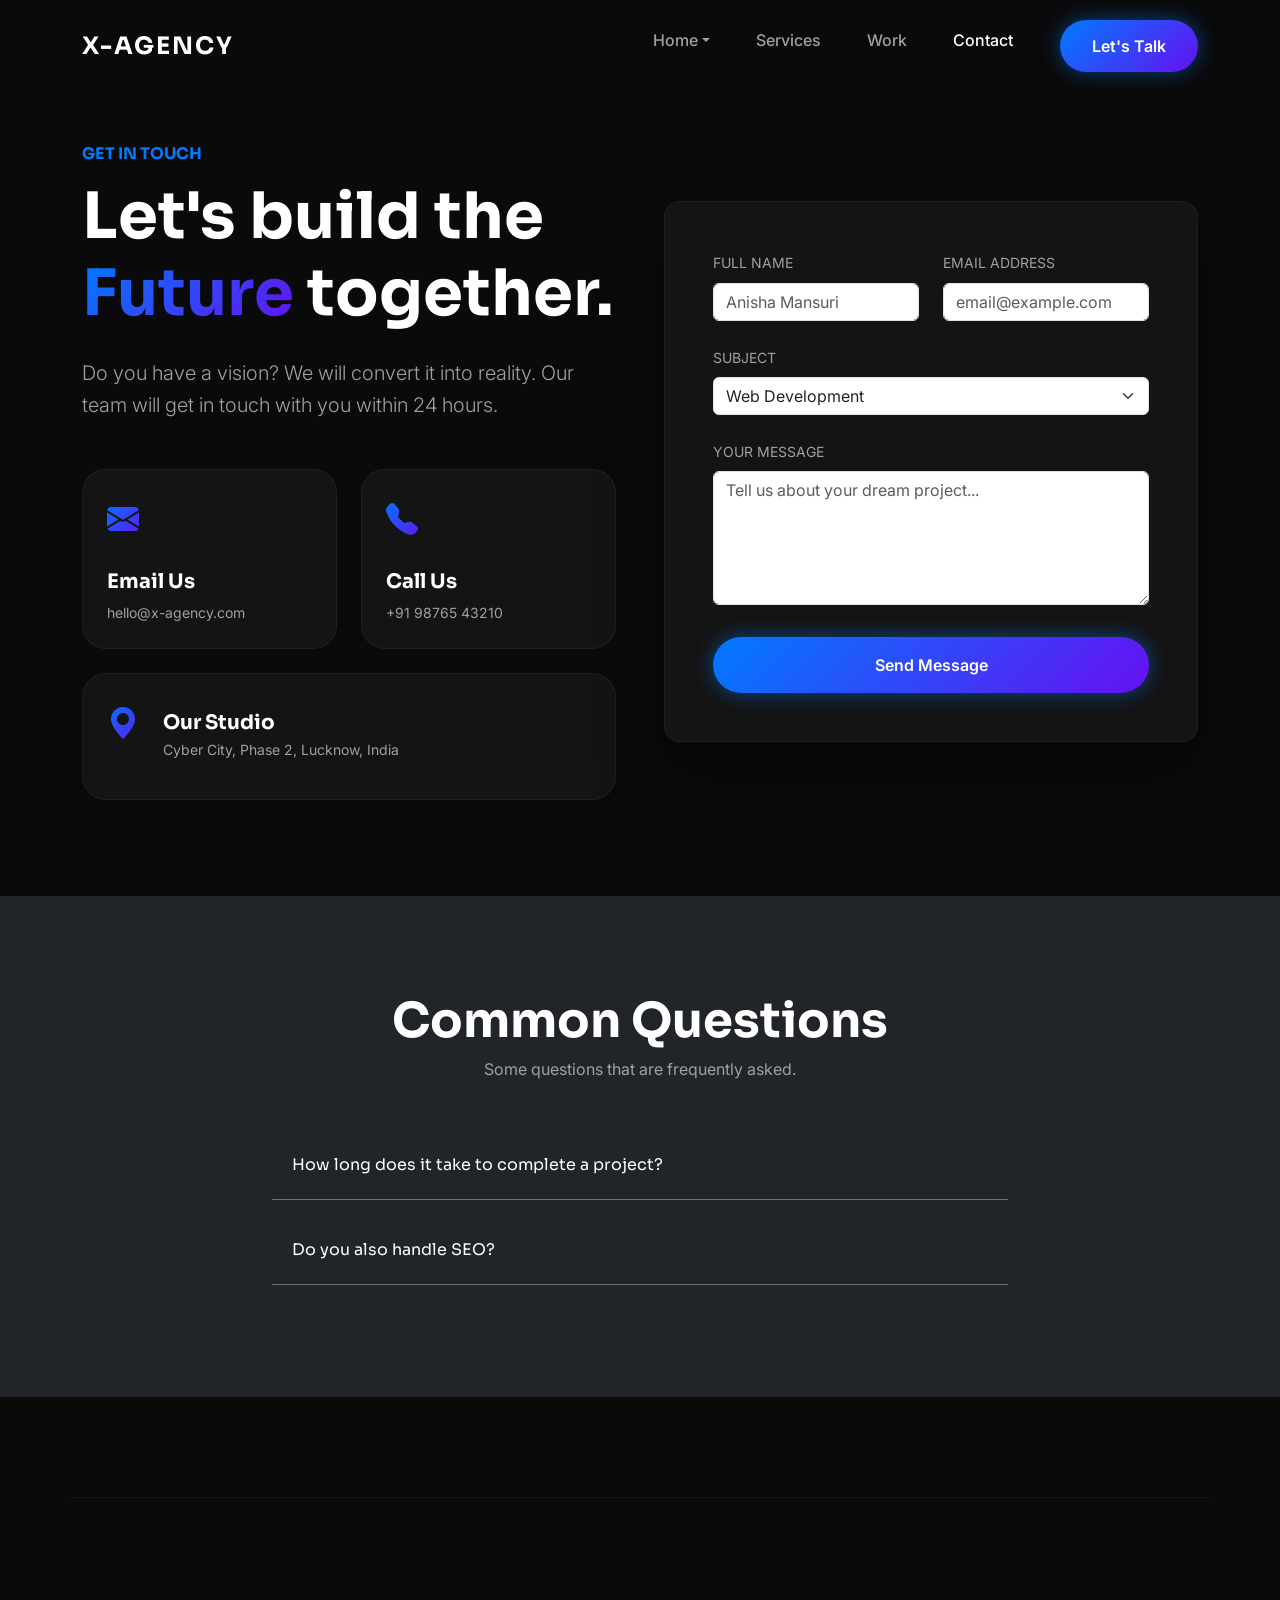
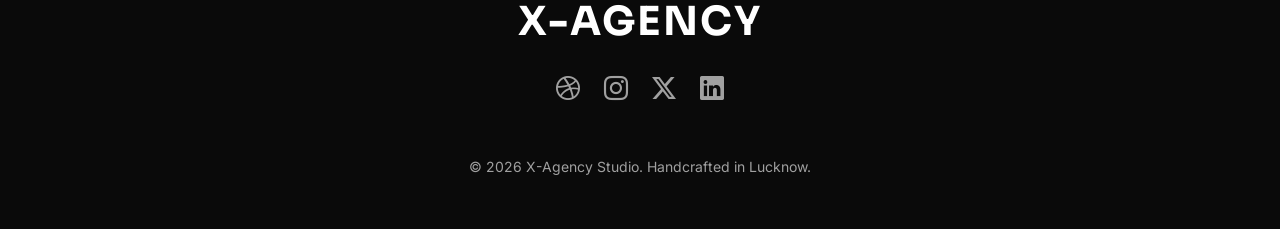
==== contact.html @ a98fab05 "pages are created" ====
<!DOCTYPE html>
<html lang="en">
<head>
    <meta charset="UTF-8">
    <meta name="viewport" content="width=device-width, initial-scale=1.0">
    <title>Contact Us | X-Agency - Let's Talk</title>
    
    <!-- Bootstrap 5 CSS (Local) -->
    <link href="assets/vendor/css/bootstrap.min.css" rel="stylesheet">
    
    <!-- Google Fonts: Inter & Sora -->
    <link href="https://fonts.googleapis.com/css2?family=Inter:wght@300;400;600&family=Sora:wght@400;700&display=swap" rel="stylesheet">
    
    <!-- Bootstrap Icons -->
    <link rel="stylesheet" href="https://cdn.jsdelivr.net/npm/bootstrap-icons@1.11.1/font/bootstrap-icons.css">

    <!-- Custom CSS (External) -->
    <link rel="stylesheet" href="assets/css/style.css">
</head>
<body>

    <!-- Transparent Navbar -->
    <nav class="navbar navbar-expand-lg fixed-top scrolled" id="mainNav">
        <div class="container">
            <a class="navbar-brand" href="index.html">X-AGENCY</a>
            <button class="navbar-toggler border-0 shadow-none" type="button" data-bs-toggle="collapse" data-bs-target="#navbarNav">
                <i class="bi bi-list text-white fs-1"></i>
            </button>
            <div class="collapse navbar-collapse" id="navbarNav">
                <ul class="navbar-nav ms-auto">
                    <li class="nav-item dropdown">
                        <a class="nav-link dropdown-toggle" href="#" role="button" data-bs-toggle="dropdown">Home</a>
                        <ul class="dropdown-menu">
                            <li><a class="dropdown-item" href="index.html">V1 - Modern Classic</a></li>
                            <li><a class="dropdown-item" href="index-v2.html">V2 - Bold Minimalist</a></li>
                            <li><a class="dropdown-item" href="index-v3.html">V3 - Cyber Tech</a></li>
                        </ul>
                    </li>
                    <li class="nav-item"><a class="nav-link" href="services.html">Services</a></li>
                    <li class="nav-item"><a class="nav-link" href="work.html">Work</a></li>
                    <li class="nav-item"><a class="nav-link active" href="contact.html">Contact</a></li>
                    <li class="nav-item ms-lg-4">
                        <a class="btn btn-glow" href="contact.html">Let's Talk</a>
                    </li>
                </ul>
            </div>
        </div>
    </nav>

    <!-- Contact Hero -->
    <section class="py-5 mt-5">
        <div class="container py-5">
            <div class="row align-items-center g-5">
                <div class="col-lg-6 reveal">
                    <h6 class="text-primary text-uppercase fw-bold mb-3">Get in Touch</h6>
                    <h1 class="display-3 fw-bold mb-4">Let's build the <span class="gradient-text">Future</span> together.</h1>
                    <p class="lead text-dim mb-5">
                        Do you have a vision? We will convert it into reality. Our team will get in touch with you within 24 hours.
                    </p>
                    
                    <div class="row g-4">
                        <div class="col-sm-6">
                            <div class="card-modern p-4">
                                <i class="bi bi-envelope-fill icon-gradient fs-2"></i>
                                <h5 class="mb-2">Email Us</h5>
                                <p class="text-dim small mb-0">hello@x-agency.com</p>
                            </div>
                        </div>
                        <div class="col-sm-6">
                            <div class="card-modern p-4">
                                <i class="bi bi-telephone-fill icon-gradient fs-2"></i>
                                <h5 class="mb-2">Call Us</h5>
                                <p class="text-dim small mb-0">+91 98765 43210</p>
                            </div>
                        </div>
                        <div class="col-12">
                            <div class="card-modern p-4 d-flex align-items-center">
                                <i class="bi bi-geo-alt-fill icon-gradient fs-2 me-4"></i>
                                <div>
                                    <h5 class="mb-1">Our Studio</h5>
                                    <p class="text-dim small mb-0">Cyber City, Phase 2, Lucknow, India</p>
                                </div>
                            </div>
                        </div>
                    </div>
                </div>
                
                <div class="col-lg-6 reveal" style="transition-delay: 0.2s;">
                    <div class="p-4 p-md-5 rounded-4" style="background: var(--bg-card); border: 1px solid rgba(255,255,255,0.05); box-shadow: 0 30px 60px rgba(0,0,0,0.5);">
                        <form id="contactForm">
                            <div class="row">
                                <div class="col-md-6 mb-4">
                                    <label class="form-label text-dim small">FULL NAME</label>
                                    <input type="text" class="form-control glass-input" placeholder="Anisha Mansuri" required>
                                </div>
                                <div class="col-md-6 mb-4">
                                    <label class="form-label text-dim small">EMAIL ADDRESS</label>
                                    <input type="email" class="form-control glass-input" placeholder="email@example.com" required>
                                </div>
                            </div>
                            <div class="mb-4">
                                <label class="form-label text-dim small">SUBJECT</label>
                                <select class="form-select glass-input">
                                    <option selected>Web Development</option>
                                    <option>UI/UX Design</option>
                                    <option>Marketing & SEO</option>
                                    <option>Mobile App</option>
                                </select>
                            </div>
                            <div class="mb-4">
                                <label class="form-label text-dim small">YOUR MESSAGE</label>
                                <textarea class="form-control glass-input" rows="5" placeholder="Tell us about your dream project..." required></textarea>
                            </div>
                            <button type="submit" class="btn btn-glow w-100 py-3 mt-2">Send Message</button>
                        </form>
                    </div>
                </div>
            </div>
        </div>
    </section>

    <!-- FAQ Section -->
    <section class="py-5 bg-dark">
        <div class="container py-5">
            <div class="text-center mb-5 reveal">
                <h2 class="display-5 fw-bold">Common Questions</h2>
                <p class="text-dim">Some questions that are frequently asked.</p>
            </div>
            
            <div class="row justify-content-center">
                <div class="col-lg-8">
                    <div class="accordion accordion-flush" id="faqAccordion">
                        <div class="accordion-item bg-transparent border-bottom border-secondary mb-3 reveal">
                            <h2 class="accordion-header">
                                <button class="accordion-button collapsed bg-transparent text-white py-4 shadow-none" type="button" data-bs-toggle="collapse" data-bs-target="#faq1">
                                    How long does it take to complete a project?
                                </button>
                            </h2>
                            <div id="faq1" class="accordion-collapse collapse" data-bs-parent="#faqAccordion">
                                <div class="accordion-body text-dim pb-4">
                                    It depends on the complexity of the project. Usually, a standard website is ready within 2 to 4 weeks.
                                </div>
                            </div>
                        </div>
                        <div class="accordion-item bg-transparent border-bottom border-secondary mb-3 reveal">
                            <h2 class="accordion-header">
                                <button class="accordion-button collapsed bg-transparent text-white py-4 shadow-none" type="button" data-bs-toggle="collapse" data-bs-target="#faq2">
                                    Do you also handle SEO?
                                </button>
                            </h2>
                            <div id="faq2" class="accordion-collapse collapse" data-bs-parent="#faqAccordion">
                                <div class="accordion-body text-dim pb-4">
                                    Yes, we provide both on-page and off-page SEO services to ensure your brand ranks on Google.
                                </div>
                            </div>
                        </div>
                    </div>
                </div>
            </div>
        </div>
    </section>

    <!-- Footer -->
    <footer class="container text-center">
        <h2 class="navbar-brand fs-1 mb-4">X-AGENCY</h2>
        <div class="mb-5 d-flex justify-content-center gap-4">
            <a href="#" class="text-dim fs-4"><i class="bi bi-dribbble"></i></a>
            <a href="#" class="text-dim fs-4"><i class="bi bi-instagram"></i></a>
            <a href="#" class="text-dim fs-4"><i class="bi bi-twitter-x"></i></a>
            <a href="#" class="text-dim fs-4"><i class="bi bi-linkedin"></i></a>
        </div>
        <p class="text-dim small mb-0">&copy; 2026 X-Agency Studio. Handcrafted in Lucknow.</p>
    </footer>

    <!-- Scripts -->
    <script src="assets/vendor/js/jquery.min.js"></script>
    <script src="assets/vendor/js/bootstrap.bundle.min.js"></script>
    <script src="assets/js/script.js"></script>
</body>
</html>
---- assets/css/style.css ----
/* 
--------------------------------------------------------------------------------
[Table of contents]
1. Variables & Base
2. Typography
3. Global Utilities
4. Components (Buttons, Cards, Badges)
5. Animations
6. Layout Sections (Navbar, Hero, Footer)
7. Specific Variants (Minimalist, Cyber)
8. Responsive
--------------------------------------------------------------------------------
*/

:root {
    --bg-dark: #0a0a0a;
    --bg-card: #141414;
    --primary: #007bff;
    --primary-glow: rgba(0, 123, 255, 0.5);
    --secondary: #6610f2;
    --text-main: #ffffff;
    --text-dim: #a0a0a0;
    --gradient: linear-gradient(135deg, #007bff 0%, #6610f2 100%);
    --font-main: 'Inter', sans-serif;
    --font-heading: 'Sora', sans-serif;
    --transition: all 0.4s cubic-bezier(0.165, 0.84, 0.44, 1);
    --border: rgba(255, 255, 255, 0.05);
}

/* 1. Variables & Base */
* {
    margin: 0;
    padding: 0;
    box-sizing: border-box;
}

body {
    background-color: var(--bg-dark);
    color: var(--text-main);
    font-family: var(--font-main);
    overflow-x: hidden;
    line-height: 1.6;
}

/* Noise Texture Overlay */
body::before {
    content: "";
    position: fixed;
    top: 0; left: 0; width: 100%; height: 100%;
    background-image: url("https://grainy-gradients.vercel.app/noise.svg");
    opacity: 0.05;
    z-index: 9999;
    pointer-events: none;
}

/* 2. Typography */
h1, h2, h3, h4, h5, h6, .navbar-brand {
    font-family: var(--font-heading);
    font-weight: 700;
}

.gradient-text {
    background: var(--gradient);
    -webkit-background-clip: text;
    -webkit-text-fill-color: transparent;
    display: inline-block;
}

.text-dim { color: var(--text-dim) !important; }
.text-primary { color: var(--primary) !important; }

/* 3. Global Utilities */
section { padding: 100px 0; }
.bg-card { background-color: var(--bg-card); }
.py-10 { padding-top: 100px; padding-bottom: 100px; }

/* 4. Components */
/* Navbar */
.navbar {
    padding: 20px 0;
    transition: var(--transition);
    background: transparent;
}

.navbar.scrolled {
    padding: 15px 0;
    background: rgba(10, 10, 10, 0.8);
    backdrop-filter: blur(15px);
    border-bottom: 1px solid var(--border);
}

.navbar-brand {
    font-size: 1.5rem;
    letter-spacing: 2px;
    color: #fff !important;
}

/* Dropdown on Hover */
@media (min-width: 992px) {
    .nav-item.dropdown:hover .dropdown-menu {
        display: block;
        margin-top: 0;
        opacity: 1;
        visibility: visible;
        transform: translateY(0);
    }
    
    .dropdown-menu {
        display: block;
        opacity: 0;
        visibility: hidden;
        transform: translateY(10px);
        transition: var(--transition);
        background: var(--bg-card);
        border: 1px solid var(--border);
        border-radius: 12px;
        padding: 10px;
    }
}

.dropdown-item {
    color: var(--text-dim);
    border-radius: 8px;
    padding: 10px 20px;
    transition: var(--transition);
}

.dropdown-item:hover {
    background: var(--gradient);
    color: white;
}

.nav-link {
    color: var(--text-dim) !important;
    font-weight: 500;
    margin: 0 15px;
    transition: var(--transition);
}

.nav-link:hover, .nav-link.active {
    color: var(--text-main) !important;
}

/* Buttons */
.btn-glow {
    background: var(--gradient);
    color: white;
    border: none;
    padding: 14px 32px;
    border-radius: 50px;
    font-weight: 600;
    transition: var(--transition);
    box-shadow: 0 0 20px var(--primary-glow);
    position: relative;
    z-index: 1;
}

.btn-glow:hover {
    transform: translateY(-3px);
    box-shadow: 0 0 30px var(--primary-glow);
    color: white;
}

.btn-outline-custom {
    border: 1px solid rgba(255, 255, 255, 0.1);
    color: white;
    padding: 14px 32px;
    border-radius: 50px;
    font-weight: 600;
    transition: var(--transition);
}

.btn-outline-custom:hover {
    background: rgba(255, 255, 255, 0.05);
    border-color: rgba(255, 255, 255, 0.3);
    color: white;
}

/* Cards */
.card-modern {
    background: var(--bg-card);
    border: 1px solid var(--border);
    padding: 40px;
    border-radius: 24px;
    height: 100%;
    transition: var(--transition);
    position: relative;
    overflow: hidden;
}

.card-modern:hover {
    transform: translateY(-10px);
    border-color: rgba(0, 123, 255, 0.3);
    box-shadow: 0 20px 40px rgba(0, 0, 0, 0.4);
}

.card-modern::after {
    content: "";
    position: absolute;
    top: -50%; right: -50%; width: 100%; height: 100%;
    background: radial-gradient(circle, var(--primary-glow) 0%, transparent 70%);
    opacity: 0;
    transition: var(--transition);
}

.card-modern:hover::after { opacity: 0.1; }

.icon-gradient {
    font-size: 2.5rem;
    background: var(--gradient);
    -webkit-background-clip: text;
    -webkit-text-fill-color: transparent;
    margin-bottom: 25px;
    display: inline-block;
}

/* 5. Animations */
.reveal {
    opacity: 0;
    transform: translateY(30px);
    transition: all 0.8s ease-out;
}

.reveal.active {
    opacity: 1;
    transform: translateY(0);
}

@keyframes floating {
    0% { transform: translateY(0px); }
    50% { transform: translateY(-15px); }
    100% { transform: translateY(0px); }
}

.animate-floating { animation: floating 3s ease-in-out infinite; }

@keyframes marquee {
    0% { transform: translateX(0); }
    100% { transform: translateX(-50%); }
}

.marquee-container {
    overflow: hidden;
    white-space: nowrap;
    padding: 30px 0;
    border-top: 1px solid var(--border);
    border-bottom: 1px solid var(--border);
}

.marquee-content {
    display: inline-block;
    animation: marquee 20s linear infinite;
}

.marquee-item {
    display: inline-block;
    padding: 0 50px;
    font-size: 4rem;
    font-weight: 900;
    text-transform: uppercase;
    opacity: 0.2;
    -webkit-text-stroke: 1px white;
    color: transparent;
}

/* 6. Layout Sections */
/* Hero V1 */
.hero-section {
    min-height: 100vh;
    display: flex;
    align-items: center;
    padding-top: 140px;
    padding-bottom: 100px;
    position: relative;
    overflow: hidden;
}

.hero-section::before {
    content: '';
    position: absolute;
    top: -10%; right: -10%; width: 500px; height: 500px;
    background: radial-gradient(circle, var(--primary-glow) 0%, transparent 70%);
    z-index: -1;
    filter: blur(50px);
}

.hero-title {
    font-size: clamp(3.5rem, 8vw, 6rem);
    line-height: 1.1;
    letter-spacing: -3px;
    font-weight: 900;
}

/* 7. Specific Variants */
/* Minimalist V2 (Moved from index-v2.html) */
.hero-v2 {
    height: 100vh;
    display: flex;
    align-items: center;
    justify-content: center;
    text-align: center;
    background: radial-gradient(circle at center, #1a1a1a 0%, #0a0a0a 100%);
}

.hero-v2 h1 {
    font-size: clamp(3.5rem, 12vw, 8rem);
    font-weight: 900;
    line-height: 0.9;
    letter-spacing: -4px;
    text-transform: uppercase;
}

.floating-badge {
    display: inline-block;
    background: rgba(255,255,255,0.05);
    border: 1px solid rgba(255,255,255,0.1);
    padding: 10px 20px;
    border-radius: 50px;
    backdrop-filter: blur(5px);
    margin-bottom: 30px;
}

/* Cyber Tech V3 */
.hero-v3 {
    height: 100vh;
    display: flex;
    align-items: center;
    position: relative;
    background-image: 
        linear-gradient(rgba(0, 123, 255, 0.05) 1px, transparent 1px),
        linear-gradient(90deg, rgba(0, 123, 255, 0.05) 1px, transparent 1px);
    background-size: 50px 50px;
}

.cyber-accent {
    color: #00ffcc;
    text-shadow: 0 0 10px rgba(0, 255, 204, 0.5);
}

.tech-card {
    border: 1px solid #00ffcc22;
    background: rgba(0, 255, 204, 0.02);
}

.tech-card:hover {
    border-color: #00ffcc;
    box-shadow: 0 0 20px rgba(0, 255, 204, 0.2);
}

/* Stats */
.stat-box {
    text-align: center;
}

.stat-number {
    font-size: 4rem;
    font-weight: 800;
    margin-bottom: 10px;
}

/* Footer */
footer {
    padding: 100px 0 50px;
    border-top: 1px solid var(--border);
    margin-top: 100px;
}

/* 8. Responsive */
@media (max-width: 991px) {
    .navbar-collapse {
        background: var(--bg-card);
        margin-top: 20px;
        padding: 20px;
        border-radius: 15px;
        border: 1px solid var(--border);
    }
    
    .hero-title { font-size: 3.5rem; }
    .hero-v2 h1 { font-size: 3.5rem; }
    .marquee-item { font-size: 2.5rem; }
}
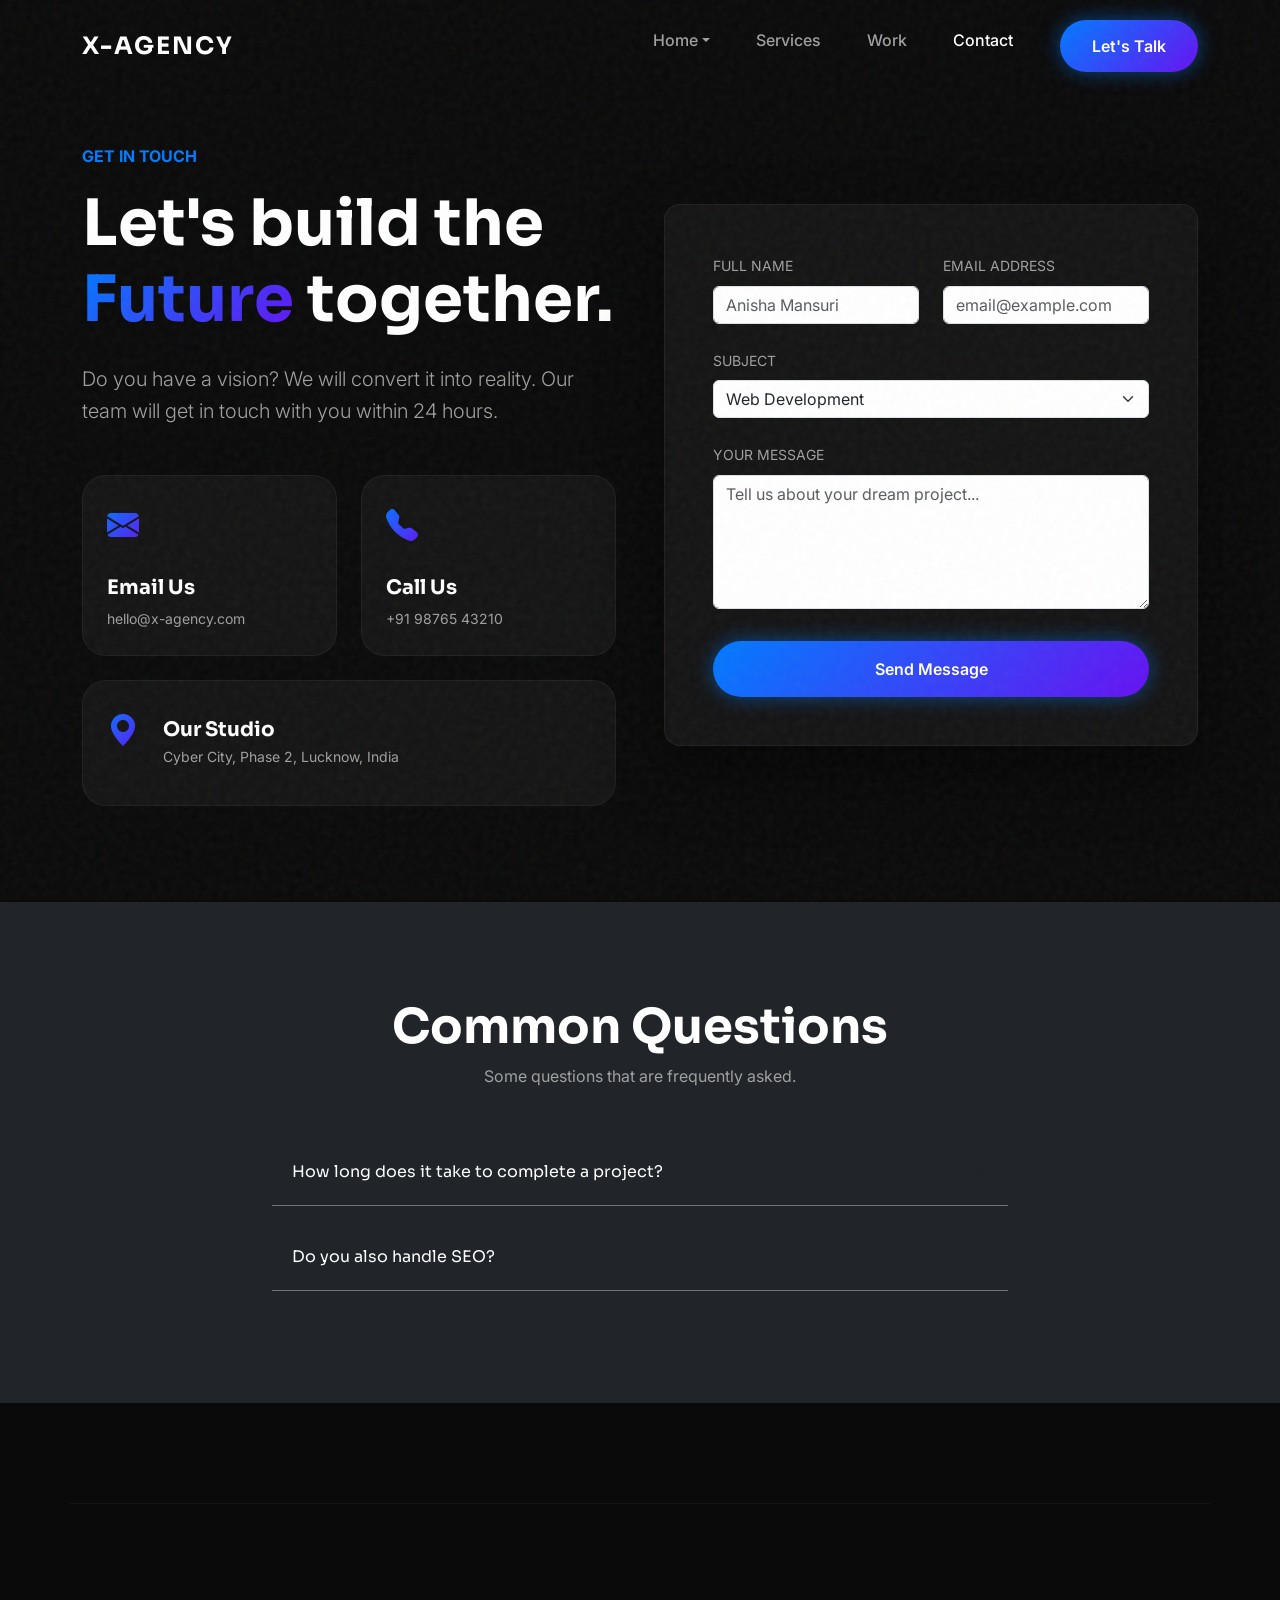
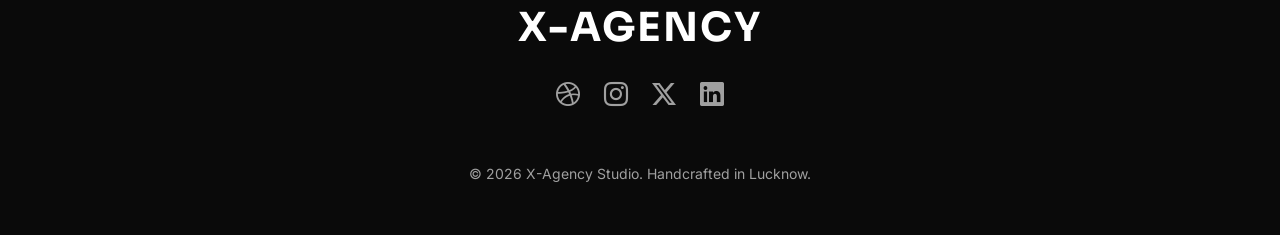
==== commit 7be61062: "fixed console issue" ====
--- a/contact.html
+++ b/contact.html
@@ -52,7 +52,7 @@
         <div class="container py-5">
             <div class="row align-items-center g-5">
                 <div class="col-lg-6 reveal">
-                    <h6 class="text-primary text-uppercase fw-bold mb-3">Get in Touch</h6>
+                    <p class="text-primary text-uppercase fw-bold mb-3">Get in Touch</p>
                     <h1 class="display-3 fw-bold mb-4">Let's build the <span class="gradient-text">Future</span> together.</h1>
                     <p class="lead text-dim mb-5">
                         Do you have a vision? We will convert it into reality. Our team will get in touch with you within 24 hours.
--- a/assets/css/style.css
+++ b/assets/css/style.css
@@ -47,7 +47,7 @@
     content: "";
     position: fixed;
     top: 0; left: 0; width: 100%; height: 100%;
-    background-image: url("https://grainy-gradients.vercel.app/noise.svg");
+    background-image: url("data:image/svg+xml,%3Csvg viewBox='0 0 200 200' xmlns='http://www.w3.org/2000/svg'%3E%3Cfilter id='noiseFilter'%3E%3CfeTurbulence type='fractalNoise' baseFrequency='0.65' numOctaves='3' stitchTiles='stitch'/%3E%3C/filter%3E%3Crect width='100%25' height='100%25' filter='url(%23noiseFilter)'/%3E%3C/svg%3E");
     opacity: 0.05;
     z-index: 9999;
     pointer-events: none;
@@ -327,9 +327,9 @@
     align-items: center;
     position: relative;
     background-image: 
-        linear-gradient(rgba(0, 123, 255, 0.05) 1px, transparent 1px),
-        linear-gradient(90deg, rgba(0, 123, 255, 0.05) 1px, transparent 1px);
-    background-size: 50px 50px;
+        linear-gradient(rgba(0, 255, 204, 0.03) 1px, transparent 1px),
+        linear-gradient(90deg, rgba(0, 255, 204, 0.03) 1px, transparent 1px);
+    background-size: 60px 60px;
 }
 
 .cyber-accent {
@@ -356,6 +356,42 @@
     font-size: 4rem;
     font-weight: 800;
     margin-bottom: 10px;
+}
+
+/* Work Section */
+.work-box {
+    position: relative;
+    border-radius: 24px;
+    overflow: hidden;
+    background: var(--bg-card);
+    transition: var(--transition);
+    border: 1px solid var(--border);
+}
+
+.work-box:hover {
+    transform: translateY(-10px);
+    border-color: var(--primary);
+    box-shadow: 0 20px 40px rgba(0, 0, 0, 0.5);
+}
+
+.work-img {
+    width: 100%;
+    height: 400px;
+    object-fit: cover;
+    transition: var(--transition);
+}
+
+.work-box:hover .work-img {
+    transform: scale(1.05);
+}
+
+.work-info {
+    padding: 25px;
+    background: linear-gradient(to top, rgba(0,0,0,0.8) 0%, transparent 100%);
+    position: absolute;
+    bottom: 0;
+    left: 0;
+    width: 100%;
 }
 
 /* Footer */
@@ -367,6 +403,9 @@
 
 /* 8. Responsive */
 @media (max-width: 991px) {
+    section { padding: 60px 0; }
+    .container { padding-left: 20px; padding-right: 20px; }
+    
     .navbar-collapse {
         background: var(--bg-card);
         margin-top: 20px;
@@ -375,7 +414,19 @@
         border: 1px solid var(--border);
     }
     
-    .hero-title { font-size: 3.5rem; }
-    .hero-v2 h1 { font-size: 3.5rem; }
-    .marquee-item { font-size: 2.5rem; }
-}
+    .hero-title { font-size: 3rem; }
+    .hero-v2 h1 { font-size: 3rem; }
+    .marquee-item { font-size: 2rem; }
+    .stat-number { font-size: 3rem; }
+    
+    .work-img { height: 300px; }
+}
+
+@media (max-width: 576px) {
+    .hero-title { font-size: 2.5rem; }
+    .display-3 { font-size: 2.5rem !important; }
+    .display-4 { font-size: 2.2rem !important; }
+    .display-5 { font-size: 2rem !important; }
+    
+    .work-img { height: 250px; }
+}
